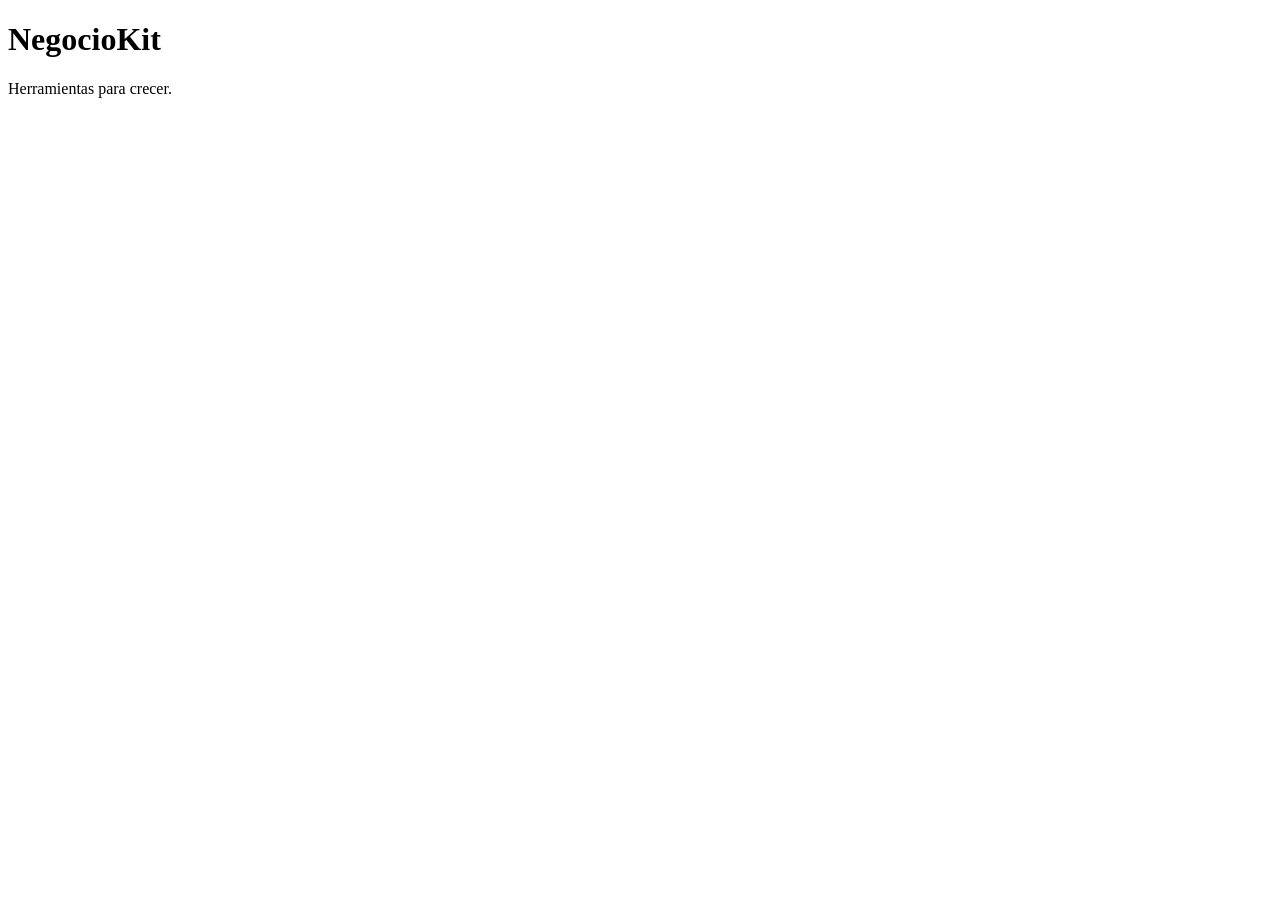
==== public/index.html @ 36ec6057 "Create index.html Create NegocioKit homepage" ====
<!DOCTYPE html>
<html lang="es">
<head>
  <meta charset="UTF-8">
  <meta name="viewport" content="width=device-width, initial-scale=1.0">

  <title>NegocioKit | Herramientas para restaurantes y cafeterías</title>

  <meta
    name="description"
    content="NegocioKit ofrece herramientas, plantillas y recursos digitales para ayudar a restaurantes y cafeterías a crecer."
  >
</head>

<body>
  <main>
    <h1>NegocioKit</h1>
    <p>Herramientas para crecer.</p>
  </main>
</body>
</html>
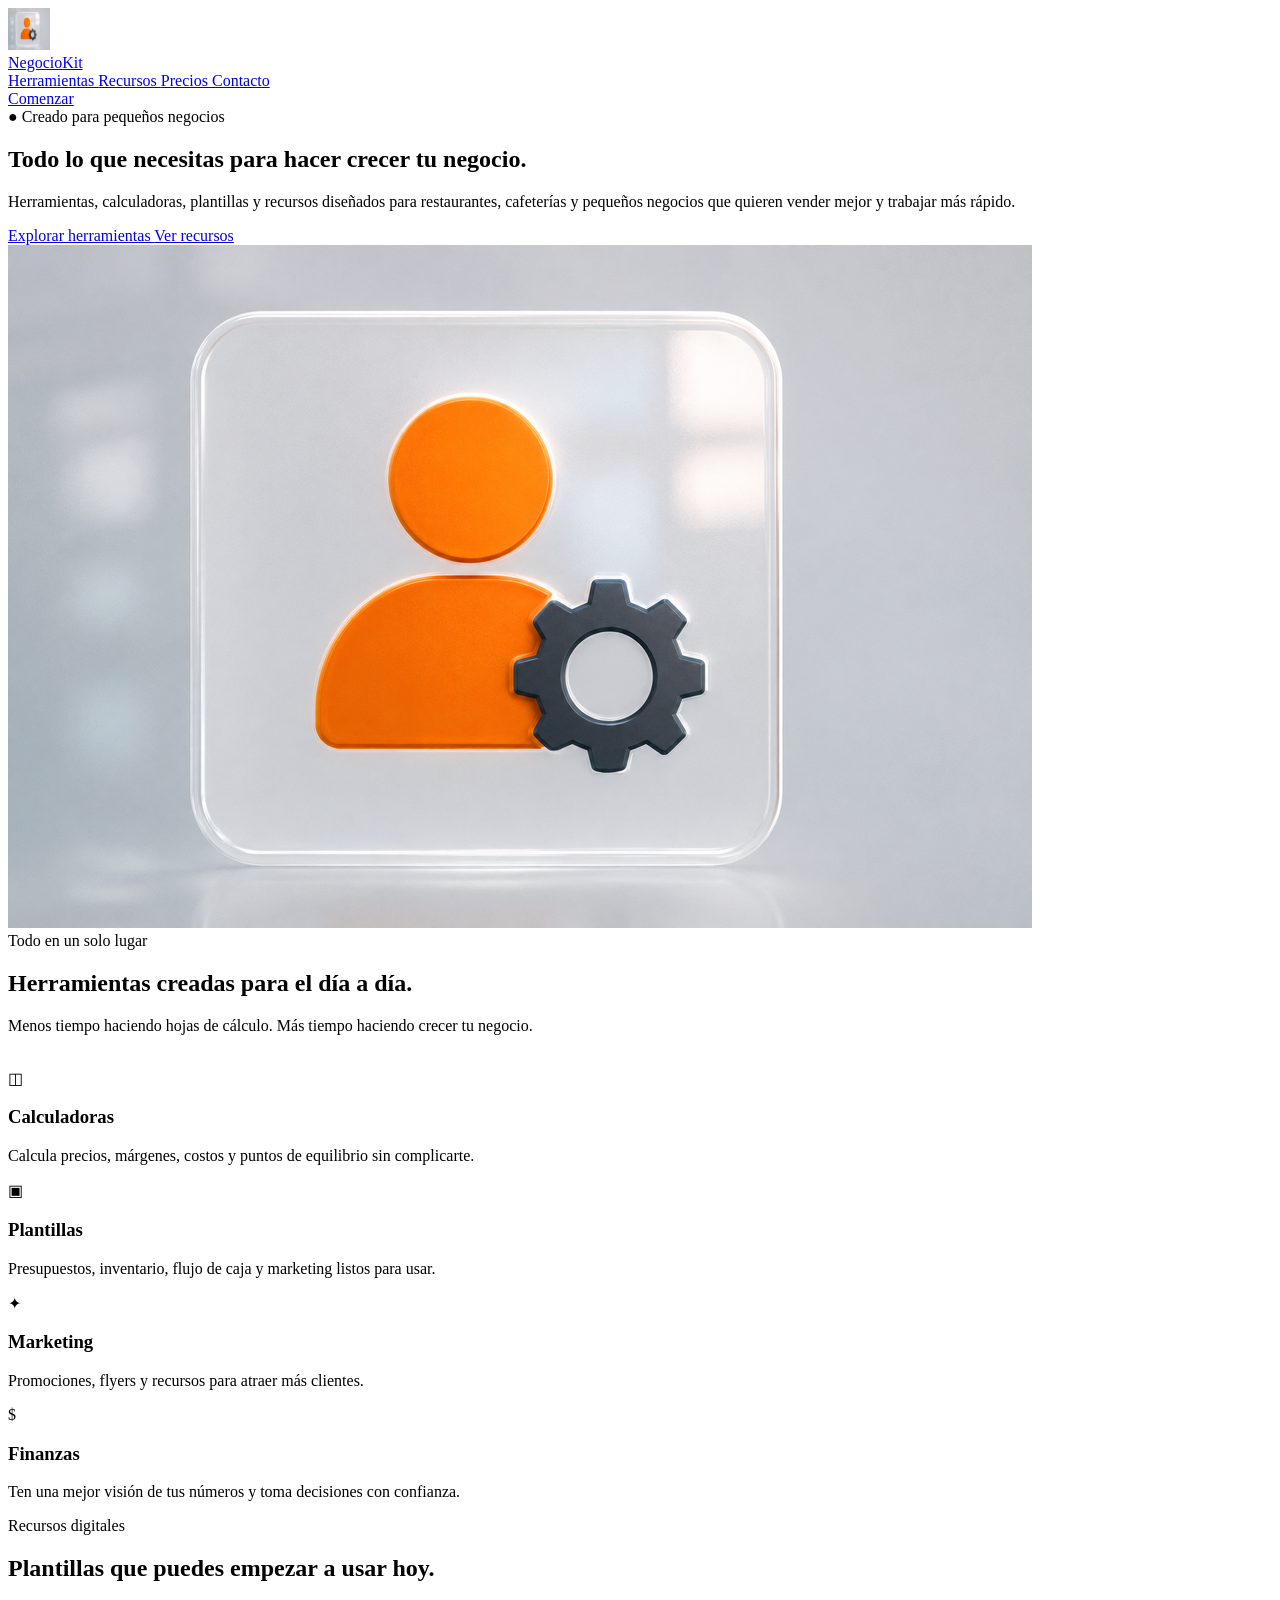
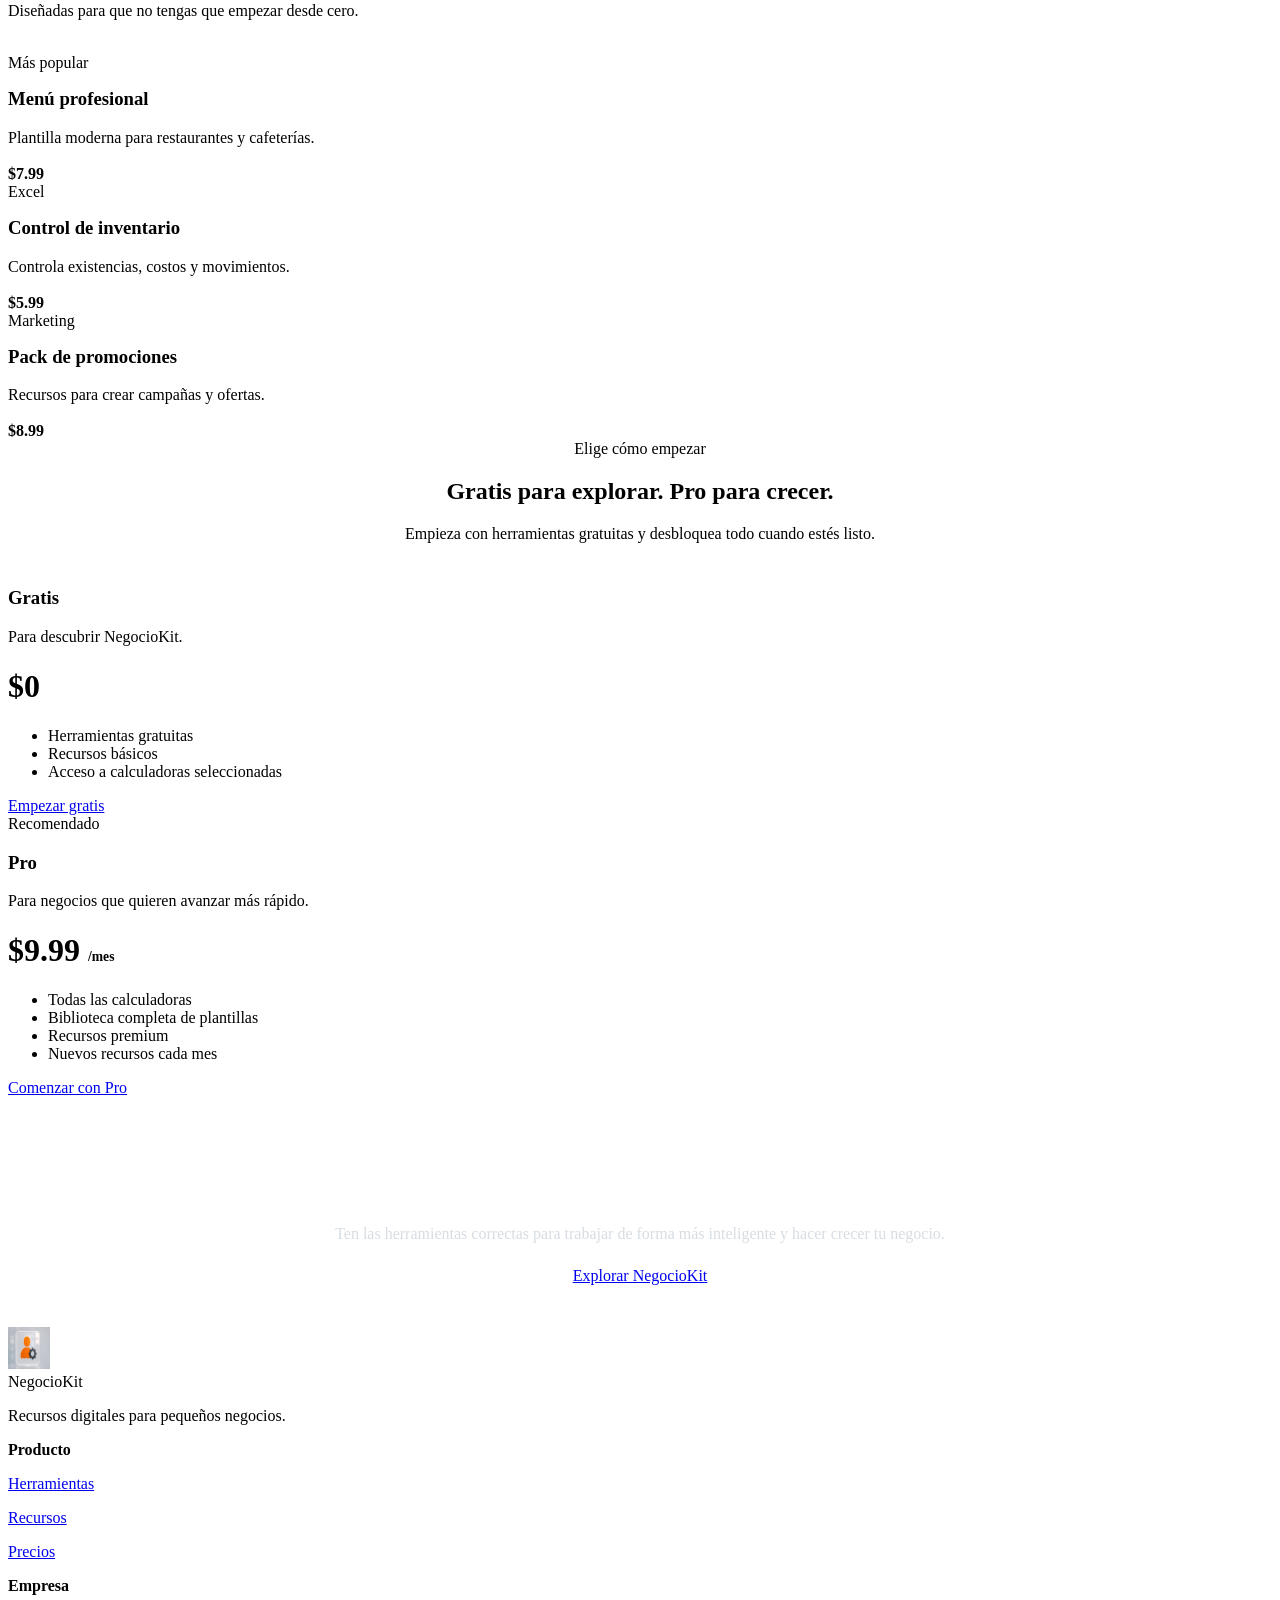
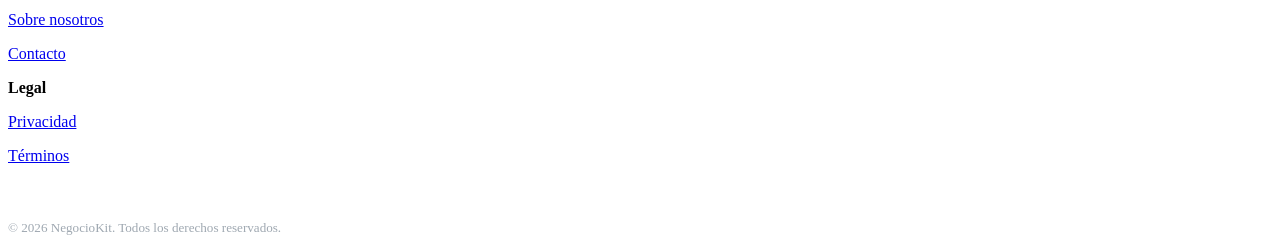
==== commit 75b6b4ac: "Update index.html Build NegocioKit homepage" ====
--- a/public/index.html
+++ b/public/index.html
@@ -2,20 +2,777 @@
 <html lang="es">
 <head>
   <meta charset="UTF-8">
-  <meta name="viewport" content="width=device-width, initial-scale=1.0">
-
-  <title>NegocioKit | Herramientas para restaurantes y cafeterías</title>
+
+  <meta
+    name="viewport"
+    content="width=device-width, initial-scale=1.0"
+  >
 
   <meta
     name="description"
-    content="NegocioKit ofrece herramientas, plantillas y recursos digitales para ayudar a restaurantes y cafeterías a crecer."
+    content="NegocioKit ayuda a restaurantes y cafeterías a crecer con herramientas, plantillas y recursos digitales."
+  >
+
+  <meta
+    name="theme-color"
+    content="#f47721"
+  >
+
+  <title>
+    NegocioKit | Herramientas para hacer crecer tu negocio
+  </title>
+
+  <link
+    rel="stylesheet"
+    href="assets/css/styles.css"
   >
 </head>
 
 <body>
+
+  <!-- =====================================================
+       HEADER
+       ===================================================== -->
+
+  <header class="nk-header">
+
+    <div class="nk-container nk-header-inner">
+
+      <a
+        href="index.html"
+        class="nk-brand"
+        aria-label="NegocioKit - Inicio"
+      >
+
+        <img
+          src="assets/images/logo.png"
+          alt="NegocioKit"
+          width="42"
+          height="42"
+        >
+
+        <div class="nk-brand-name">
+          Negocio<span>Kit</span>
+        </div>
+
+      </a>
+
+      <nav
+        class="nk-nav"
+        aria-label="Navegación principal"
+      >
+
+        <a
+          href="#herramientas"
+          class="nk-nav-link"
+        >
+          Herramientas
+        </a>
+
+        <a
+          href="#recursos"
+          class="nk-nav-link"
+        >
+          Recursos
+        </a>
+
+        <a
+          href="#precios"
+          class="nk-nav-link"
+        >
+          Precios
+        </a>
+
+        <a
+          href="#contacto"
+          class="nk-nav-link"
+        >
+          Contacto
+        </a>
+
+      </nav>
+
+      <div>
+
+        <a
+          href="#precios"
+          class="nk-btn nk-btn-primary"
+        >
+          Comenzar
+        </a>
+
+      </div>
+
+    </div>
+
+  </header>
+
+
+  <!-- =====================================================
+       HERO
+       ===================================================== -->
+
   <main>
-    <h1>NegocioKit</h1>
-    <p>Herramientas para crecer.</p>
+
+    <section class="nk-hero">
+
+      <div class="nk-container nk-hero-grid">
+
+        <div class="nk-hero-content">
+
+          <div class="nk-eyebrow">
+            ● Creado para pequeños negocios
+          </div>
+
+          <h1 class="nk-title">
+            Todo lo que necesitas para hacer crecer tu negocio.
+          </h1>
+
+          <p class="nk-subtitle">
+            Herramientas, calculadoras, plantillas y recursos
+            diseñados para restaurantes, cafeterías y pequeños
+            negocios que quieren vender mejor y trabajar más rápido.
+          </p>
+
+          <div class="nk-hero-actions">
+
+            <a
+              href="#herramientas"
+              class="nk-btn nk-btn-primary"
+            >
+              Explorar herramientas
+            </a>
+
+            <a
+              href="#recursos"
+              class="nk-btn nk-btn-secondary"
+            >
+              Ver recursos
+            </a>
+
+          </div>
+
+        </div>
+
+
+        <div class="nk-hero-visual">
+
+          <div class="nk-hero-logo-card">
+
+            <img
+              src="assets/images/logo.png"
+              alt="Logo principal de NegocioKit"
+            >
+
+          </div>
+
+        </div>
+
+      </div>
+
+    </section>
+
+
+    <!-- =====================================================
+         VALUE PROPOSITION
+         ===================================================== -->
+
+    <section
+      class="nk-section"
+      id="herramientas"
+    >
+
+      <div class="nk-container">
+
+        <div style="margin-bottom: 34px;">
+
+          <div class="nk-eyebrow">
+            Todo en un solo lugar
+          </div>
+
+          <h2 class="nk-title">
+            Herramientas creadas para el día a día.
+          </h2>
+
+          <p class="nk-subtitle">
+            Menos tiempo haciendo hojas de cálculo.
+            Más tiempo haciendo crecer tu negocio.
+          </p>
+
+        </div>
+
+
+        <div class="nk-grid nk-grid-4">
+
+          <article class="nk-card nk-card-hover">
+
+            <div class="nk-card-body">
+
+              <div class="nk-feature-icon">
+                <span aria-hidden="true">◫</span>
+              </div>
+
+              <h3>
+                Calculadoras
+              </h3>
+
+              <p class="nk-subtitle">
+                Calcula precios, márgenes, costos y
+                puntos de equilibrio sin complicarte.
+              </p>
+
+            </div>
+
+          </article>
+
+
+          <article class="nk-card nk-card-hover">
+
+            <div class="nk-card-body">
+
+              <div class="nk-feature-icon">
+                <span aria-hidden="true">▣</span>
+              </div>
+
+              <h3>
+                Plantillas
+              </h3>
+
+              <p class="nk-subtitle">
+                Presupuestos, inventario, flujo de caja
+                y marketing listos para usar.
+              </p>
+
+            </div>
+
+          </article>
+
+
+          <article class="nk-card nk-card-hover">
+
+            <div class="nk-card-body">
+
+              <div class="nk-feature-icon">
+                <span aria-hidden="true">✦</span>
+              </div>
+
+              <h3>
+                Marketing
+              </h3>
+
+              <p class="nk-subtitle">
+                Promociones, flyers y recursos para
+                atraer más clientes.
+              </p>
+
+            </div>
+
+          </article>
+
+
+          <article class="nk-card nk-card-hover">
+
+            <div class="nk-card-body">
+
+              <div class="nk-feature-icon">
+                <span aria-hidden="true">$</span>
+              </div>
+
+              <h3>
+                Finanzas
+              </h3>
+
+              <p class="nk-subtitle">
+                Ten una mejor visión de tus números
+                y toma decisiones con confianza.
+              </p>
+
+            </div>
+
+          </article>
+
+        </div>
+
+      </div>
+
+    </section>
+
+
+    <!-- =====================================================
+         RESOURCES
+         ===================================================== -->
+
+    <section
+      class="nk-section"
+      id="recursos"
+      style="background: #ffffff;"
+    >
+
+      <div class="nk-container">
+
+        <div style="margin-bottom: 34px;">
+
+          <div class="nk-eyebrow">
+            Recursos digitales
+          </div>
+
+          <h2 class="nk-title">
+            Plantillas que puedes empezar a usar hoy.
+          </h2>
+
+          <p class="nk-subtitle">
+            Diseñadas para que no tengas que empezar desde cero.
+          </p>
+
+        </div>
+
+
+        <div class="nk-grid nk-grid-3">
+
+          <article class="nk-card nk-card-hover">
+
+            <div class="nk-card-body">
+
+              <span class="nk-badge nk-badge-orange">
+                Más popular
+              </span>
+
+              <h3 style="margin-top: 16px;">
+                Menú profesional
+              </h3>
+
+              <p class="nk-subtitle">
+                Plantilla moderna para restaurantes
+                y cafeterías.
+              </p>
+
+              <div style="margin-top: 18px;">
+
+                <strong>
+                  $7.99
+                </strong>
+
+              </div>
+
+            </div>
+
+          </article>
+
+
+          <article class="nk-card nk-card-hover">
+
+            <div class="nk-card-body">
+
+              <span class="nk-badge nk-badge-green">
+                Excel
+              </span>
+
+              <h3 style="margin-top: 16px;">
+                Control de inventario
+              </h3>
+
+              <p class="nk-subtitle">
+                Controla existencias, costos y movimientos.
+              </p>
+
+              <div style="margin-top: 18px;">
+
+                <strong>
+                  $5.99
+                </strong>
+
+              </div>
+
+            </div>
+
+          </article>
+
+
+          <article class="nk-card nk-card-hover">
+
+            <div class="nk-card-body">
+
+              <span class="nk-badge nk-badge-gray">
+                Marketing
+              </span>
+
+              <h3 style="margin-top: 16px;">
+                Pack de promociones
+              </h3>
+
+              <p class="nk-subtitle">
+                Recursos para crear campañas y ofertas.
+              </p>
+
+              <div style="margin-top: 18px;">
+
+                <strong>
+                  $8.99
+                </strong>
+
+              </div>
+
+            </div>
+
+          </article>
+
+        </div>
+
+      </div>
+
+    </section>
+
+
+    <!-- =====================================================
+         PRICING
+         ===================================================== -->
+
+    <section
+      class="nk-section"
+      id="precios"
+    >
+
+      <div class="nk-container">
+
+        <div
+          style="
+            text-align: center;
+            margin-bottom: 44px;
+          "
+        >
+
+          <div class="nk-eyebrow">
+            Elige cómo empezar
+          </div>
+
+          <h2 class="nk-title">
+            Gratis para explorar.
+            Pro para crecer.
+          </h2>
+
+          <p
+            class="nk-subtitle"
+            style="margin-inline: auto;"
+          >
+            Empieza con herramientas gratuitas y
+            desbloquea todo cuando estés listo.
+          </p>
+
+        </div>
+
+
+        <div class="nk-grid nk-grid-2">
+
+          <article class="nk-pricing-card">
+
+            <h3>
+              Gratis
+            </h3>
+
+            <p class="nk-subtitle">
+              Para descubrir NegocioKit.
+            </p>
+
+            <div
+              style="
+                font-size: 2rem;
+                font-weight: 850;
+                margin: 22px 0;
+              "
+            >
+              $0
+            </div>
+
+            <ul>
+
+              <li>
+                Herramientas gratuitas
+              </li>
+
+              <li>
+                Recursos básicos
+              </li>
+
+              <li>
+                Acceso a calculadoras seleccionadas
+              </li>
+
+            </ul>
+
+            <a
+              href="#"
+              class="nk-btn nk-btn-secondary"
+              style="width: 100%; margin-top: 18px;"
+            >
+              Empezar gratis
+            </a>
+
+          </article>
+
+
+          <article
+            class="nk-pricing-card
+                   nk-pricing-card-featured"
+          >
+
+            <div class="nk-pricing-label">
+              Recomendado
+            </div>
+
+            <h3>
+              Pro
+            </h3>
+
+            <p class="nk-subtitle">
+              Para negocios que quieren avanzar más rápido.
+            </p>
+
+            <div
+              style="
+                font-size: 2rem;
+                font-weight: 850;
+                margin: 22px 0;
+              "
+            >
+              $9.99
+              <span
+                style="
+                  font-size: 0.85rem;
+                  color: var(--nk-text-muted);
+                  font-weight: 600;
+                "
+              >
+                /mes
+              </span>
+            </div>
+
+            <ul>
+
+              <li>
+                Todas las calculadoras
+              </li>
+
+              <li>
+                Biblioteca completa de plantillas
+              </li>
+
+              <li>
+                Recursos premium
+              </li>
+
+              <li>
+                Nuevos recursos cada mes
+              </li>
+
+            </ul>
+
+            <a
+              href="#"
+              class="nk-btn nk-btn-primary"
+              style="width: 100%; margin-top: 18px;"
+            >
+              Comenzar con Pro
+            </a>
+
+          </article>
+
+        </div>
+
+      </div>
+
+    </section>
+
+
+    <!-- =====================================================
+         FINAL CTA
+         ===================================================== -->
+
+    <section class="nk-section">
+
+      <div class="nk-container">
+
+        <div
+          class="nk-card"
+          style="
+            padding: 42px;
+            background:
+              linear-gradient(
+                135deg,
+                var(--nk-charcoal),
+                #303b48
+              );
+            color: white;
+            text-align: center;
+          "
+        >
+
+          <div class="nk-eyebrow">
+            NegocioKit
+          </div>
+
+          <h2
+            style="
+              margin: 0;
+              font-size: clamp(1.8rem, 4vw, 2.8rem);
+              letter-spacing: -0.03em;
+            "
+          >
+            Deja de hacerlo todo desde cero.
+          </h2>
+
+          <p
+            style="
+              max-width: 650px;
+              margin: 16px auto 0;
+              color: #d7dde3;
+            "
+          >
+            Ten las herramientas correctas para trabajar
+            de forma más inteligente y hacer crecer tu negocio.
+          </p>
+
+          <div style="margin-top: 24px;">
+
+            <a
+              href="#precios"
+              class="nk-btn nk-btn-primary"
+            >
+              Explorar NegocioKit
+            </a>
+
+          </div>
+
+        </div>
+
+      </div>
+
+    </section>
+
   </main>
+
+
+  <!-- =====================================================
+       FOOTER
+       ===================================================== -->
+
+  <footer
+    class="nk-footer"
+    id="contacto"
+  >
+
+    <div class="nk-container">
+
+      <div class="nk-footer-grid">
+
+        <div>
+
+          <div class="nk-brand">
+
+            <img
+              src="assets/images/logo.png"
+              alt=""
+              width="42"
+              height="42"
+            >
+
+            <div class="nk-brand-name">
+              Negocio<span>Kit</span>
+            </div>
+
+          </div>
+
+          <p style="margin-top: 16px;">
+            Recursos digitales para pequeños negocios.
+          </p>
+
+        </div>
+
+
+        <div>
+
+          <strong>
+            Producto
+          </strong>
+
+          <p>
+            <a href="#herramientas">
+              Herramientas
+            </a>
+          </p>
+
+          <p>
+            <a href="#recursos">
+              Recursos
+            </a>
+          </p>
+
+          <p>
+            <a href="#precios">
+              Precios
+            </a>
+          </p>
+
+        </div>
+
+
+        <div>
+
+          <strong>
+            Empresa
+          </strong>
+
+          <p>
+            <a href="#">
+              Sobre nosotros
+            </a>
+          </p>
+
+          <p>
+            <a href="#">
+              Contacto
+            </a>
+          </p>
+
+        </div>
+
+
+        <div>
+
+          <strong>
+            Legal
+          </strong>
+
+          <p>
+            <a href="#">
+              Privacidad
+            </a>
+          </p>
+
+          <p>
+            <a href="#">
+              Términos
+            </a>
+          </p>
+
+        </div>
+
+      </div>
+
+      <div
+        style="
+          margin-top: 34px;
+          padding-top: 20px;
+          border-top: 1px solid rgba(255,255,255,0.12);
+          color: #9fa8b1;
+          font-size: 0.82rem;
+        "
+      >
+        © 2026 NegocioKit. Todos los derechos reservados.
+      </div>
+
+    </div>
+
+  </footer>
+
 </body>
 </html>
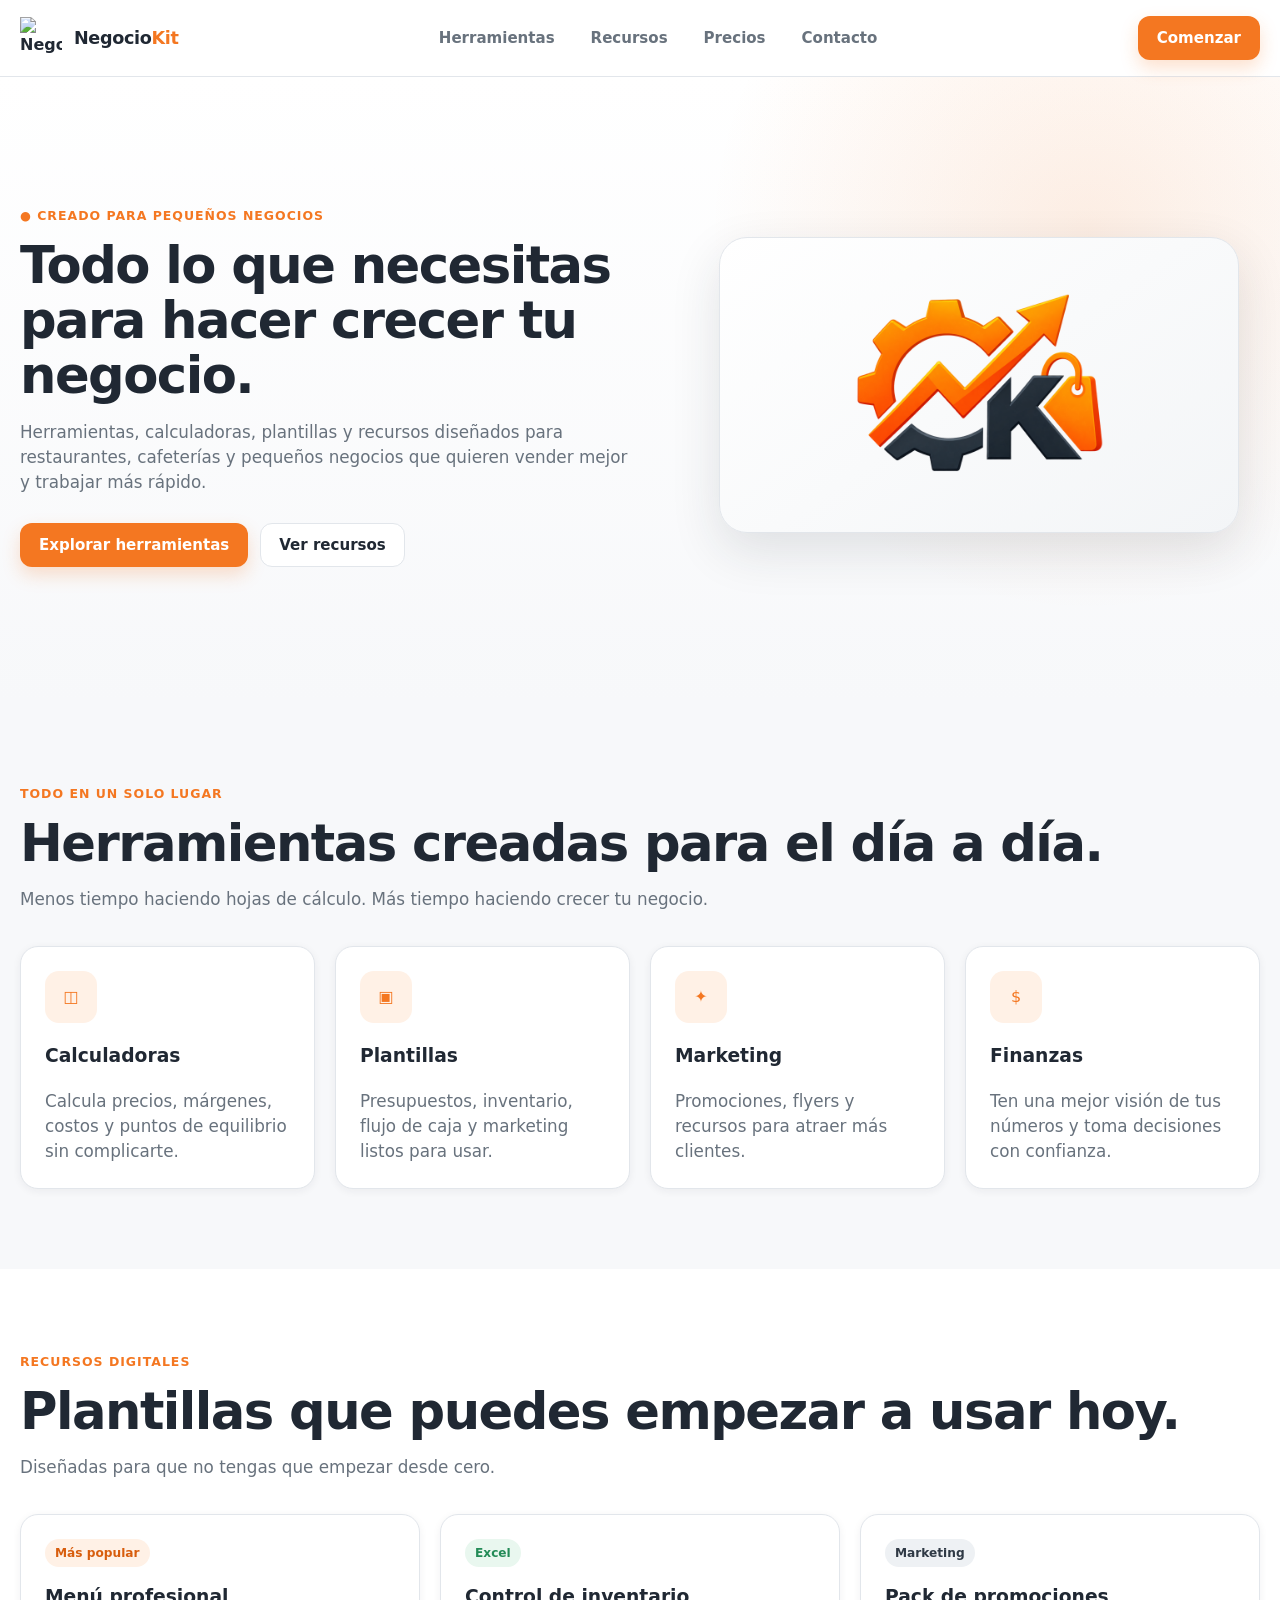
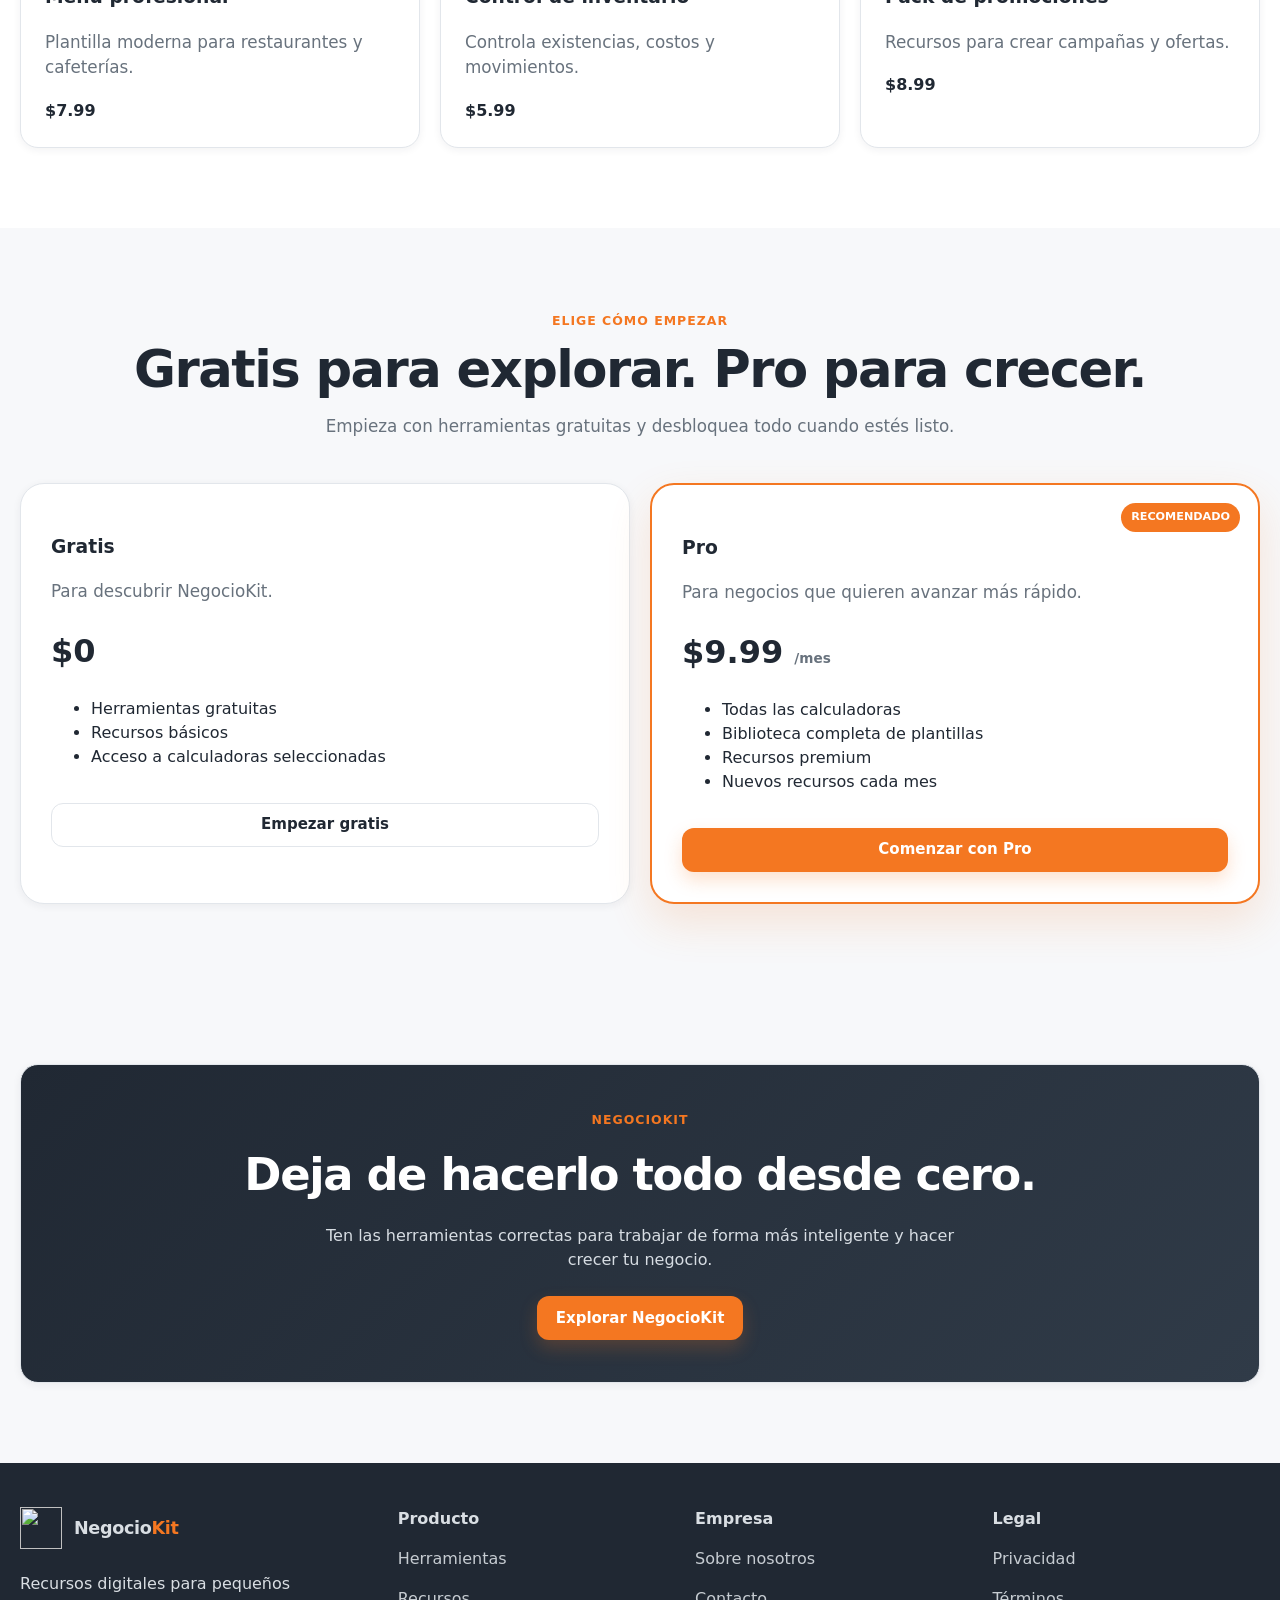
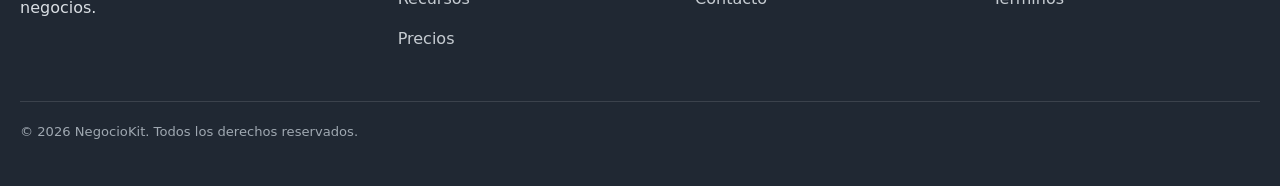
==== commit 912fd3f6: "Use correct NegocioKit hero logo" ====
--- a/public/index.html
+++ b/public/index.html
@@ -1,6 +1,8 @@
 <!DOCTYPE html>
 <html lang="es">
+
 <head>
+
   <meta charset="UTF-8">
 
   <meta
@@ -26,9 +28,12 @@
     rel="stylesheet"
     href="assets/css/styles.css"
   >
+
 </head>
 
+
 <body>
+
 
   <!-- =====================================================
        HEADER
@@ -57,6 +62,7 @@
 
       </a>
 
+
       <nav
         class="nk-nav"
         aria-label="Navegación principal"
@@ -92,10 +98,11 @@
 
       </nav>
 
+
       <div>
 
         <a
-          href="#precios"
+          href="login.html"
           class="nk-btn nk-btn-primary"
         >
           Comenzar
@@ -118,6 +125,7 @@
 
       <div class="nk-container nk-hero-grid">
 
+
         <div class="nk-hero-content">
 
           <div class="nk-eyebrow">
@@ -133,6 +141,7 @@
             diseñados para restaurantes, cafeterías y pequeños
             negocios que quieren vender mejor y trabajar más rápido.
           </p>
+
 
           <div class="nk-hero-actions">
 
@@ -155,18 +164,23 @@
         </div>
 
 
+        <!-- NUEVO LOGO PRINCIPAL -->
+
         <div class="nk-hero-visual">
 
           <div class="nk-hero-logo-card">
 
             <img
-              src="assets/images/logo.png"
+              src="assets/images/negociokit-main-logo.png"
               alt="Logo principal de NegocioKit"
+              loading="eager"
+              fetchpriority="high"
             >
 
           </div>
 
         </div>
+
 
       </div>
 
@@ -204,6 +218,7 @@
 
         <div class="nk-grid nk-grid-4">
 
+
           <article class="nk-card nk-card-hover">
 
             <div class="nk-card-body">
@@ -290,6 +305,7 @@
             </div>
 
           </article>
+
 
         </div>
 
@@ -329,6 +345,7 @@
 
         <div class="nk-grid nk-grid-3">
 
+
           <article class="nk-card nk-card-hover">
 
             <div class="nk-card-body">
@@ -416,6 +433,7 @@
 
           </article>
 
+
         </div>
 
       </div>
@@ -433,6 +451,7 @@
     >
 
       <div class="nk-container">
+
 
         <div
           style="
@@ -462,6 +481,7 @@
 
 
         <div class="nk-grid nk-grid-2">
+
 
           <article class="nk-pricing-card">
 
@@ -483,6 +503,7 @@
               $0
             </div>
 
+
             <ul>
 
               <li>
@@ -499,8 +520,9 @@
 
             </ul>
 
+
             <a
-              href="#"
+              href="login.html"
               class="nk-btn nk-btn-secondary"
               style="width: 100%; margin-top: 18px;"
             >
@@ -534,7 +556,9 @@
                 margin: 22px 0;
               "
             >
+
               $9.99
+
               <span
                 style="
                   font-size: 0.85rem;
@@ -544,7 +568,9 @@
               >
                 /mes
               </span>
-            </div>
+
+            </div>
+
 
             <ul>
 
@@ -566,8 +592,9 @@
 
             </ul>
 
+
             <a
-              href="#"
+              href="login.html"
               class="nk-btn nk-btn-primary"
               style="width: 100%; margin-top: 18px;"
             >
@@ -576,6 +603,7 @@
 
           </article>
 
+
         </div>
 
       </div>
@@ -595,12 +623,14 @@
           class="nk-card"
           style="
             padding: 42px;
+
             background:
               linear-gradient(
                 135deg,
                 var(--nk-charcoal),
                 #303b48
               );
+
             color: white;
             text-align: center;
           "
@@ -631,10 +661,11 @@
             de forma más inteligente y hacer crecer tu negocio.
           </p>
 
+
           <div style="margin-top: 24px;">
 
             <a
-              href="#precios"
+              href="login.html"
               class="nk-btn nk-btn-primary"
             >
               Explorar NegocioKit
@@ -647,6 +678,7 @@
       </div>
 
     </section>
+
 
   </main>
 
@@ -663,6 +695,7 @@
     <div class="nk-container">
 
       <div class="nk-footer-grid">
+
 
         <div>
 
@@ -728,7 +761,7 @@
           </p>
 
           <p>
-            <a href="#">
+            <a href="#contacto">
               Contacto
             </a>
           </p>
@@ -756,7 +789,9 @@
 
         </div>
 
+
       </div>
+
 
       <div
         style="
@@ -770,9 +805,12 @@
         © 2026 NegocioKit. Todos los derechos reservados.
       </div>
 
+
     </div>
 
   </footer>
 
+
 </body>
+
 </html>
--- a/public/assets/css/styles.css
+++ b/public/assets/css/styles.css
@@ -0,0 +1,949 @@
+/* =========================================================
+   NEGOCIOKIT - DESIGN SYSTEM
+   Visual reference: main NegocioKit logo
+   Warm orange + dark charcoal + white + green accents
+   ========================================================= */
+
+:root {
+  --nk-orange: #f47721;
+  --nk-orange-dark: #d85d0d;
+  --nk-orange-light: #fff1e6;
+
+  --nk-charcoal: #202833;
+  --nk-charcoal-2: #2f3945;
+  --nk-charcoal-3: #46505c;
+
+  --nk-green: #238b57;
+  --nk-green-light: #e9f7ef;
+
+  --nk-white: #ffffff;
+  --nk-bg: #f7f8fa;
+  --nk-surface: #ffffff;
+  --nk-border: #e2e6eb;
+
+  --nk-text: #202833;
+  --nk-text-muted: #68727d;
+  --nk-text-soft: #8a939d;
+
+  --nk-danger: #c73535;
+  --nk-danger-light: #fff0f0;
+
+  --nk-warning: #b97900;
+  --nk-warning-light: #fff7df;
+
+  --nk-radius-sm: 8px;
+  --nk-radius-md: 12px;
+  --nk-radius-lg: 18px;
+  --nk-radius-xl: 24px;
+
+  --nk-shadow-sm:
+    0 2px 8px rgba(32, 40, 51, 0.06);
+
+  --nk-shadow-md:
+    0 8px 24px rgba(32, 40, 51, 0.08);
+
+  --nk-shadow-lg:
+    0 18px 50px rgba(32, 40, 51, 0.12);
+
+  --nk-transition:
+    180ms ease;
+
+  --nk-max-width:
+    1280px;
+
+  font-family:
+    Inter,
+    ui-sans-serif,
+    system-ui,
+    -apple-system,
+    BlinkMacSystemFont,
+    "Segoe UI",
+    sans-serif;
+}
+
+/* =========================================================
+   RESET
+   ========================================================= */
+
+*,
+*::before,
+*::after {
+  box-sizing: border-box;
+}
+
+html {
+  scroll-behavior: smooth;
+}
+
+body {
+  margin: 0;
+  min-height: 100vh;
+
+  background: var(--nk-bg);
+  color: var(--nk-text);
+
+  font-family: inherit;
+  line-height: 1.5;
+
+  -webkit-font-smoothing: antialiased;
+  text-rendering: optimizeLegibility;
+}
+
+img,
+svg {
+  display: block;
+  max-width: 100%;
+}
+
+button,
+input,
+select,
+textarea {
+  font: inherit;
+}
+
+button {
+  cursor: pointer;
+}
+
+a {
+  color: inherit;
+  text-decoration: none;
+}
+
+/* =========================================================
+   GLOBAL CONTAINERS
+   ========================================================= */
+
+.nk-container {
+  width: min(
+    calc(100% - 40px),
+    var(--nk-max-width)
+  );
+
+  margin-inline: auto;
+}
+
+.nk-section {
+  padding: 80px 0;
+}
+
+/* =========================================================
+   TYPOGRAPHY
+   ========================================================= */
+
+.nk-eyebrow {
+  display: inline-flex;
+  align-items: center;
+  gap: 8px;
+
+  margin-bottom: 12px;
+
+  color: var(--nk-orange);
+  font-size: 0.78rem;
+  font-weight: 800;
+  letter-spacing: 0.08em;
+  text-transform: uppercase;
+}
+
+.nk-title {
+  margin: 0;
+
+  color: var(--nk-charcoal);
+
+  font-size:
+    clamp(2rem, 4vw, 3.5rem);
+
+  line-height: 1.08;
+  letter-spacing: -0.03em;
+}
+
+.nk-subtitle {
+  margin: 16px 0 0;
+
+  max-width: 720px;
+
+  color: var(--nk-text-muted);
+
+  font-size: 1.05rem;
+}
+
+/* =========================================================
+   HEADER
+   ========================================================= */
+
+.nk-header {
+  position: sticky;
+  top: 0;
+  z-index: 1000;
+
+  background:
+    rgba(255, 255, 255, 0.94);
+
+  border-bottom:
+    1px solid var(--nk-border);
+
+  backdrop-filter: blur(14px);
+}
+
+.nk-header-inner {
+  display: flex;
+  align-items: center;
+  justify-content: space-between;
+
+  min-height: 76px;
+}
+
+.nk-brand {
+  display: inline-flex;
+  align-items: center;
+  gap: 12px;
+
+  font-weight: 800;
+}
+
+.nk-brand img {
+  width: 42px;
+  height: 42px;
+
+  object-fit: contain;
+}
+
+.nk-brand-name {
+  font-size: 1.1rem;
+  letter-spacing: -0.02em;
+}
+
+.nk-brand-name span {
+  color: var(--nk-orange);
+}
+
+.nk-nav {
+  display: flex;
+  align-items: center;
+  gap: 8px;
+}
+
+.nk-nav-link {
+  padding: 10px 14px;
+
+  border-radius: var(--nk-radius-sm);
+
+  color: var(--nk-text-muted);
+
+  font-size: 0.94rem;
+  font-weight: 600;
+
+  transition:
+    background var(--nk-transition),
+    color var(--nk-transition);
+}
+
+.nk-nav-link:hover {
+  background: var(--nk-orange-light);
+  color: var(--nk-orange-dark);
+}
+
+/* =========================================================
+   BUTTONS
+   ========================================================= */
+
+.nk-btn {
+  display: inline-flex;
+  align-items: center;
+  justify-content: center;
+  gap: 8px;
+
+  min-height: 44px;
+  padding: 0 18px;
+
+  border: 1px solid transparent;
+  border-radius: var(--nk-radius-md);
+
+  font-size: 0.94rem;
+  font-weight: 750;
+
+  transition:
+    transform var(--nk-transition),
+    background var(--nk-transition),
+    border-color var(--nk-transition),
+    box-shadow var(--nk-transition);
+}
+
+.nk-btn:hover {
+  transform: translateY(-1px);
+}
+
+.nk-btn:active {
+  transform: translateY(0);
+}
+
+.nk-btn-primary {
+  background: var(--nk-orange);
+  color: var(--nk-white);
+
+  box-shadow:
+    0 8px 18px rgba(244, 119, 33, 0.22);
+}
+
+.nk-btn-primary:hover {
+  background: var(--nk-orange-dark);
+}
+
+.nk-btn-secondary {
+  background: var(--nk-white);
+  border-color: var(--nk-border);
+  color: var(--nk-charcoal);
+}
+
+.nk-btn-secondary:hover {
+  border-color: var(--nk-orange);
+  color: var(--nk-orange-dark);
+}
+
+.nk-btn-dark {
+  background: var(--nk-charcoal);
+  color: var(--nk-white);
+}
+
+.nk-btn-dark:hover {
+  background: #121820;
+}
+
+.nk-btn-success {
+  background: var(--nk-green);
+  color: var(--nk-white);
+}
+
+/* =========================================================
+   CARDS
+   ========================================================= */
+
+.nk-card {
+  background: var(--nk-surface);
+
+  border:
+    1px solid var(--nk-border);
+
+  border-radius: var(--nk-radius-lg);
+
+  box-shadow: var(--nk-shadow-sm);
+}
+
+.nk-card-body {
+  padding: 24px;
+}
+
+.nk-card-hover {
+  transition:
+    transform var(--nk-transition),
+    box-shadow var(--nk-transition),
+    border-color var(--nk-transition);
+}
+
+.nk-card-hover:hover {
+  transform: translateY(-3px);
+
+  border-color:
+    rgba(244, 119, 33, 0.35);
+
+  box-shadow: var(--nk-shadow-md);
+}
+
+/* =========================================================
+   BADGES
+   ========================================================= */
+
+.nk-badge {
+  display: inline-flex;
+  align-items: center;
+
+  min-height: 28px;
+  padding: 0 10px;
+
+  border-radius: 999px;
+
+  font-size: 0.76rem;
+  font-weight: 750;
+}
+
+.nk-badge-orange {
+  background: var(--nk-orange-light);
+  color: var(--nk-orange-dark);
+}
+
+.nk-badge-green {
+  background: var(--nk-green-light);
+  color: var(--nk-green);
+}
+
+.nk-badge-gray {
+  background: #eef1f4;
+  color: var(--nk-charcoal-2);
+}
+
+/* =========================================================
+   HERO
+   ========================================================= */
+
+.nk-hero {
+  position: relative;
+  overflow: hidden;
+
+  padding:
+    88px 0 96px;
+
+  background:
+    radial-gradient(
+      circle at 85% 25%,
+      rgba(244, 119, 33, 0.12),
+      transparent 32%
+    ),
+    linear-gradient(
+      180deg,
+      #ffffff 0%,
+      #f7f8fa 100%
+    );
+}
+
+.nk-hero-grid {
+  display: grid;
+
+  grid-template-columns:
+    1.05fr
+    0.95fr;
+
+  gap: 56px;
+
+  align-items: center;
+}
+
+.nk-hero-content {
+  max-width: 690px;
+}
+
+.nk-hero-actions {
+  display: flex;
+  flex-wrap: wrap;
+  gap: 12px;
+
+  margin-top: 28px;
+}
+
+.nk-hero-visual {
+  position: relative;
+
+  min-height: 440px;
+
+  display: grid;
+  place-items: center;
+}
+
+.nk-hero-logo-card {
+  width: min(100%, 520px);
+
+  padding: 40px;
+
+  background:
+    linear-gradient(
+      145deg,
+      #ffffff,
+      #f3f5f7
+    );
+
+  border: 1px solid var(--nk-border);
+  border-radius: 28px;
+
+  box-shadow: var(--nk-shadow-lg);
+}
+
+.nk-hero-logo-card img {
+  width: 100%;
+  max-width: 320px;
+  margin: 0 auto;
+}
+
+/* =========================================================
+   FEATURE GRID
+   ========================================================= */
+
+.nk-grid {
+  display: grid;
+  gap: 20px;
+}
+
+.nk-grid-2 {
+  grid-template-columns: repeat(2, minmax(0, 1fr));
+}
+
+.nk-grid-3 {
+  grid-template-columns: repeat(3, minmax(0, 1fr));
+}
+
+.nk-grid-4 {
+  grid-template-columns: repeat(4, minmax(0, 1fr));
+}
+
+.nk-feature-icon {
+  width: 52px;
+  height: 52px;
+
+  display: grid;
+  place-items: center;
+
+  margin-bottom: 18px;
+
+  background: var(--nk-orange-light);
+
+  border-radius: 14px;
+
+  color: var(--nk-orange);
+}
+
+/* =========================================================
+   PRICING
+   ========================================================= */
+
+.nk-pricing-card {
+  position: relative;
+
+  padding: 30px;
+
+  background: var(--nk-white);
+
+  border:
+    1px solid var(--nk-border);
+
+  border-radius: var(--nk-radius-xl);
+
+  box-shadow: var(--nk-shadow-sm);
+}
+
+.nk-pricing-card-featured {
+  border:
+    2px solid var(--nk-orange);
+
+  box-shadow:
+    0 18px 44px rgba(244, 119, 33, 0.16);
+}
+
+.nk-pricing-label {
+  position: absolute;
+
+  top: 18px;
+  right: 18px;
+
+  padding: 6px 10px;
+
+  border-radius: 999px;
+
+  background: var(--nk-orange);
+  color: var(--nk-white);
+
+  font-size: 0.7rem;
+  font-weight: 800;
+  text-transform: uppercase;
+}
+
+/* =========================================================
+   FORMS
+   ========================================================= */
+
+.nk-form {
+  display: grid;
+  gap: 18px;
+}
+
+.nk-field {
+  display: grid;
+  gap: 8px;
+}
+
+.nk-label {
+  color: var(--nk-charcoal);
+  font-size: 0.88rem;
+  font-weight: 700;
+}
+
+.nk-input,
+.nk-select,
+.nk-textarea {
+  width: 100%;
+
+  min-height: 46px;
+  padding: 0 14px;
+
+  background: var(--nk-white);
+
+  border:
+    1px solid var(--nk-border);
+
+  border-radius: var(--nk-radius-md);
+
+  color: var(--nk-text);
+
+  outline: none;
+
+  transition:
+    border-color var(--nk-transition),
+    box-shadow var(--nk-transition);
+}
+
+.nk-textarea {
+  min-height: 120px;
+  padding: 12px 14px;
+  resize: vertical;
+}
+
+.nk-input:focus,
+.nk-select:focus,
+.nk-textarea:focus {
+  border-color: var(--nk-orange);
+
+  box-shadow:
+    0 0 0 4px rgba(244, 119, 33, 0.12);
+}
+
+/* =========================================================
+   DASHBOARD
+   ========================================================= */
+
+.nk-app-shell {
+  min-height: 100vh;
+
+  display: grid;
+
+  grid-template-columns:
+    250px
+    minmax(0, 1fr);
+
+  background: var(--nk-bg);
+}
+
+.nk-sidebar {
+  position: sticky;
+  top: 0;
+
+  height: 100vh;
+
+  padding: 22px 16px;
+
+  background: var(--nk-charcoal);
+
+  color: var(--nk-white);
+
+  overflow-y: auto;
+}
+
+.nk-sidebar-brand {
+  margin-bottom: 28px;
+}
+
+.nk-sidebar-link {
+  display: flex;
+  align-items: center;
+  gap: 12px;
+
+  padding: 11px 12px;
+
+  border-radius: 10px;
+
+  color: #d6dbe0;
+
+  font-size: 0.9rem;
+  font-weight: 650;
+
+  transition:
+    background var(--nk-transition),
+    color var(--nk-transition);
+}
+
+.nk-sidebar-link:hover {
+  background: rgba(255, 255, 255, 0.07);
+  color: var(--nk-white);
+}
+
+.nk-sidebar-link.active {
+  background:
+    rgba(244, 119, 33, 0.18);
+
+  color: #ffb27f;
+}
+
+.nk-main {
+  min-width: 0;
+  padding: 30px;
+}
+
+.nk-topbar {
+  display: flex;
+  align-items: center;
+  justify-content: space-between;
+
+  gap: 18px;
+
+  margin-bottom: 28px;
+}
+
+.nk-stat-card {
+  padding: 22px;
+
+  background: var(--nk-white);
+
+  border:
+    1px solid var(--nk-border);
+
+  border-radius: var(--nk-radius-lg);
+}
+
+.nk-stat-label {
+  color: var(--nk-text-muted);
+
+  font-size: 0.82rem;
+  font-weight: 700;
+}
+
+.nk-stat-value {
+  margin-top: 8px;
+
+  color: var(--nk-charcoal);
+
+  font-size: 1.7rem;
+  font-weight: 850;
+  letter-spacing: -0.03em;
+}
+
+.nk-stat-change {
+  margin-top: 8px;
+
+  color: var(--nk-green);
+
+  font-size: 0.78rem;
+  font-weight: 750;
+}
+
+/* =========================================================
+   TABLES
+   ========================================================= */
+
+.nk-table-wrapper {
+  width: 100%;
+
+  overflow-x: auto;
+
+  border:
+    1px solid var(--nk-border);
+
+  border-radius: var(--nk-radius-lg);
+
+  background: var(--nk-white);
+}
+
+.nk-table {
+  width: 100%;
+
+  border-collapse: collapse;
+
+  min-width: 720px;
+}
+
+.nk-table th,
+.nk-table td {
+  padding: 14px 16px;
+
+  border-bottom:
+    1px solid var(--nk-border);
+
+  text-align: left;
+  vertical-align: middle;
+}
+
+.nk-table th {
+  background: #f8fafb;
+
+  color: var(--nk-text-muted);
+
+  font-size: 0.76rem;
+  font-weight: 800;
+  text-transform: uppercase;
+  letter-spacing: 0.04em;
+}
+
+.nk-table td {
+  color: var(--nk-text);
+
+  font-size: 0.88rem;
+}
+
+/* =========================================================
+   FOOTER
+   ========================================================= */
+
+.nk-footer {
+  padding: 44px 0;
+
+  background: var(--nk-charcoal);
+
+  color: #d9dee3;
+}
+
+.nk-footer-grid {
+  display: grid;
+
+  grid-template-columns:
+    1.3fr
+    repeat(3, 1fr);
+
+  gap: 30px;
+}
+
+.nk-footer a {
+  color: #c6ccd2;
+}
+
+.nk-footer a:hover {
+  color: #ffffff;
+}
+
+/* =========================================================
+   ACCESSIBILITY
+   ========================================================= */
+
+:focus-visible {
+  outline:
+    3px solid rgba(244, 119, 33, 0.45);
+
+  outline-offset: 3px;
+}
+
+.nk-sr-only {
+  position: absolute;
+  width: 1px;
+  height: 1px;
+
+  padding: 0;
+  margin: -1px;
+
+  overflow: hidden;
+
+  clip: rect(0, 0, 0, 0);
+
+  white-space: nowrap;
+
+  border: 0;
+}
+
+/* =========================================================
+   RESPONSIVE
+   ========================================================= */
+
+@media (max-width: 1050px) {
+  .nk-hero-grid {
+    grid-template-columns: 1fr;
+
+    gap: 36px;
+  }
+
+  .nk-hero-visual {
+    min-height: auto;
+  }
+
+  .nk-grid-4 {
+    grid-template-columns: repeat(2, minmax(0, 1fr));
+  }
+
+  .nk-app-shell {
+    grid-template-columns: 82px minmax(0, 1fr);
+  }
+
+  .nk-sidebar {
+    padding-inline: 10px;
+  }
+
+  .nk-sidebar-brand span,
+  .nk-sidebar-link span {
+    display: none;
+  }
+
+  .nk-sidebar-link {
+    justify-content: center;
+  }
+
+  .nk-footer-grid {
+    grid-template-columns: 1fr 1fr;
+  }
+}
+
+@media (max-width: 760px) {
+  .nk-container {
+    width: min(
+      calc(100% - 28px),
+      var(--nk-max-width)
+    );
+  }
+
+  .nk-section {
+    padding: 56px 0;
+  }
+
+  .nk-nav {
+    display: none;
+  }
+
+  .nk-grid-2,
+  .nk-grid-3,
+  .nk-grid-4 {
+    grid-template-columns: 1fr;
+  }
+
+  .nk-hero {
+    padding: 64px 0 70px;
+  }
+
+  .nk-hero-actions {
+    flex-direction: column;
+    align-items: stretch;
+  }
+
+  .nk-btn {
+    width: 100%;
+  }
+
+  .nk-app-shell {
+    display: block;
+  }
+
+  .nk-sidebar {
+    position: static;
+
+    height: auto;
+
+    display: flex;
+    align-items: center;
+
+    overflow-x: auto;
+
+    padding: 10px;
+  }
+
+  .nk-sidebar-brand {
+    margin: 0 10px 0 0;
+  }
+
+  .nk-sidebar-link {
+    min-width: 48px;
+  }
+
+  .nk-main {
+    padding: 18px;
+  }
+
+  .nk-topbar {
+    align-items: flex-start;
+    flex-direction: column;
+  }
+
+  .nk-footer-grid {
+    grid-template-columns: 1fr;
+  }
+}
